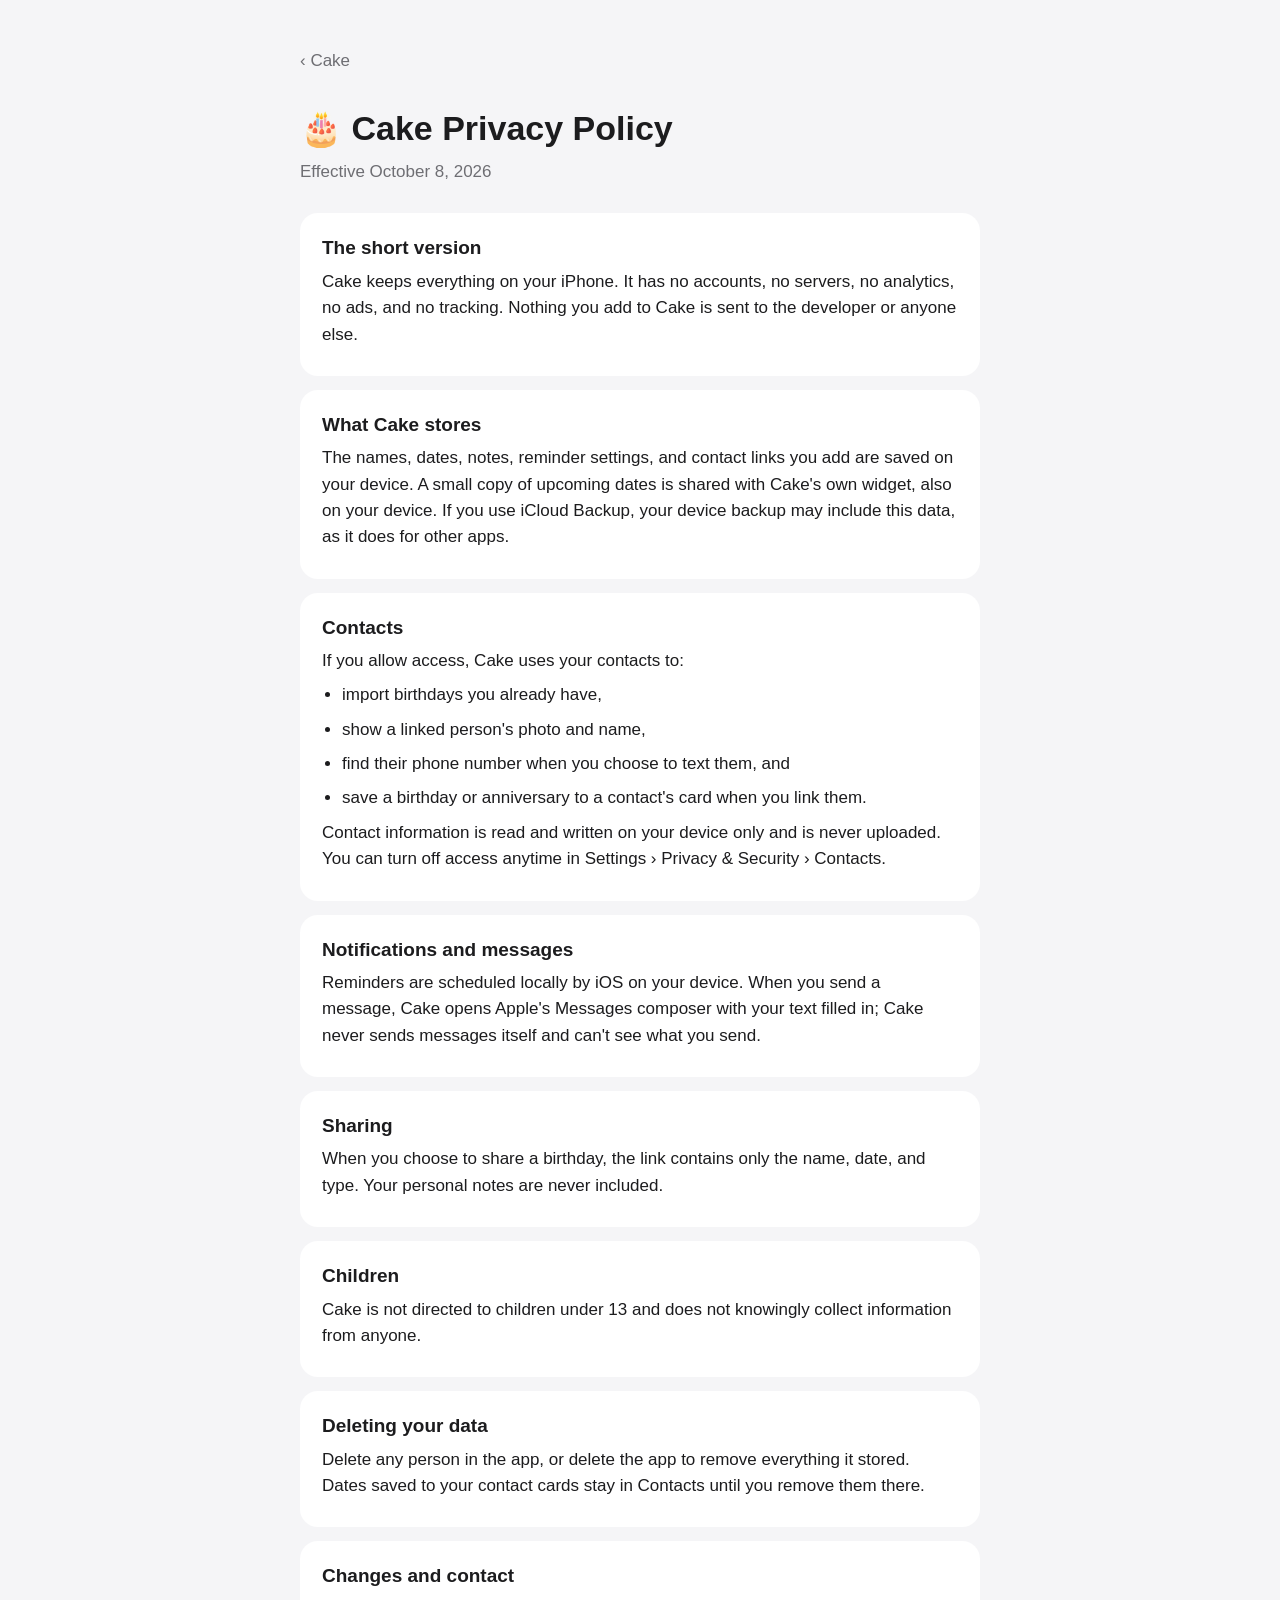
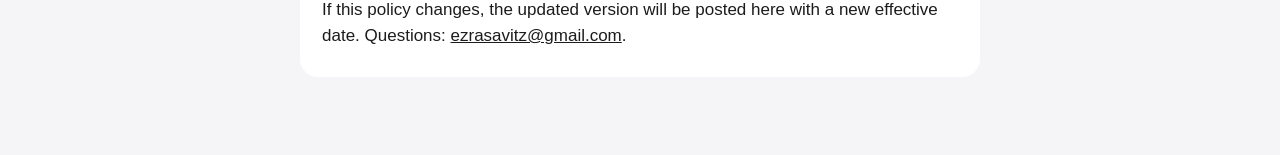
==== privacy/index.html @ cbb01c7b "Cake website: landing, privacy policy, and support pages Co-Authored-By: Claude Opus 5.5 <noreply@an" ====
<!doctype html>
<html lang="en">
<head>
<meta charset="utf-8">
<meta name="viewport" content="width=device-width, initial-scale=1">
<title>Cake · Privacy Policy</title>
<link rel="stylesheet" href="../style.css">
</head>
<body>
<main>
  <nav><a href="../">‹ Cake</a></nav>
  <h1>🎂 Cake Privacy Policy</h1>
  <p class="date">Effective October 8, 2026</p>

  <section>
    <h2>The short version</h2>
    <p>Cake keeps everything on your iPhone. It has no accounts, no servers, no analytics, no ads, and no tracking. Nothing you add to Cake is sent to the developer or anyone else.</p>
  </section>

  <section>
    <h2>What Cake stores</h2>
    <p>The names, dates, notes, reminder settings, and contact links you add are saved on your device. A small copy of upcoming dates is shared with Cake's own widget, also on your device. If you use iCloud Backup, your device backup may include this data, as it does for other apps.</p>
  </section>

  <section>
    <h2>Contacts</h2>
    <p>If you allow access, Cake uses your contacts to:</p>
    <ul>
      <li>import birthdays you already have,</li>
      <li>show a linked person's photo and name,</li>
      <li>find their phone number when you choose to text them, and</li>
      <li>save a birthday or anniversary to a contact's card when you link them.</li>
    </ul>
    <p>Contact information is read and written on your device only and is never uploaded. You can turn off access anytime in Settings › Privacy &amp; Security › Contacts.</p>
  </section>

  <section>
    <h2>Notifications and messages</h2>
    <p>Reminders are scheduled locally by iOS on your device. When you send a message, Cake opens Apple's Messages composer with your text filled in; Cake never sends messages itself and can't see what you send.</p>
  </section>

  <section>
    <h2>Sharing</h2>
    <p>When you choose to share a birthday, the link contains only the name, date, and type. Your personal notes are never included.</p>
  </section>

  <section>
    <h2>Children</h2>
    <p>Cake is not directed to children under 13 and does not knowingly collect information from anyone.</p>
  </section>

  <section>
    <h2>Deleting your data</h2>
    <p>Delete any person in the app, or delete the app to remove everything it stored. Dates saved to your contact cards stay in Contacts until you remove them there.</p>
  </section>

  <section>
    <h2>Changes and contact</h2>
    <p>If this policy changes, the updated version will be posted here with a new effective date. Questions: <a href="mailto:ezrasavitz@gmail.com">ezrasavitz@gmail.com</a>.</p>
  </section>
</main>
</body>
</html>
---- style.css ----
:root { color-scheme: light dark; --text: #1c1c1e; --muted: #6e6e73; --bg: #f5f5f7; --card: #fff; }
@media (prefers-color-scheme: dark) { :root { --text: #f5f5f7; --muted: #a1a1a6; --bg: #000; --card: #1c1c1e; } }
body { margin: 0; background: var(--bg); color: var(--text);
       font: 17px/1.55 -apple-system, BlinkMacSystemFont, "SF Pro Text", "Helvetica Neue", sans-serif; }
main { max-width: 680px; margin: 0 auto; padding: 48px 20px 64px; }
h1 { font-size: 34px; margin: 0 0 4px; }
.date { color: var(--muted); margin: 0 0 28px; }
section { background: var(--card); border-radius: 18px; padding: 20px 22px; margin: 0 0 14px; }
h2 { font-size: 19px; margin: 0 0 6px; }
p, li { margin: 0 0 8px; }
ul { padding-left: 20px; margin: 0; }
a { color: inherit; }
nav { margin: 0 0 28px; }
nav a { color: var(--muted); text-decoration: none; font-weight: 500; }
.links { display: flex; gap: 12px; flex-wrap: wrap; margin-top: 8px; }
.button { display: inline-block; padding: 12px 20px; border-radius: 999px; background: var(--text);
          color: var(--bg); text-decoration: none; font-weight: 600; }
.button.secondary { background: var(--card); color: var(--text); }
.hero { text-align: center; padding: 72px 0 40px; }
.hero .cake { font-size: 72px; line-height: 1; }
.hero h1 { font-size: 44px; margin: 16px 0 6px; }
.hero p { color: var(--muted); font-size: 20px; margin: 0 0 28px; }
.hero .links { justify-content: center; }
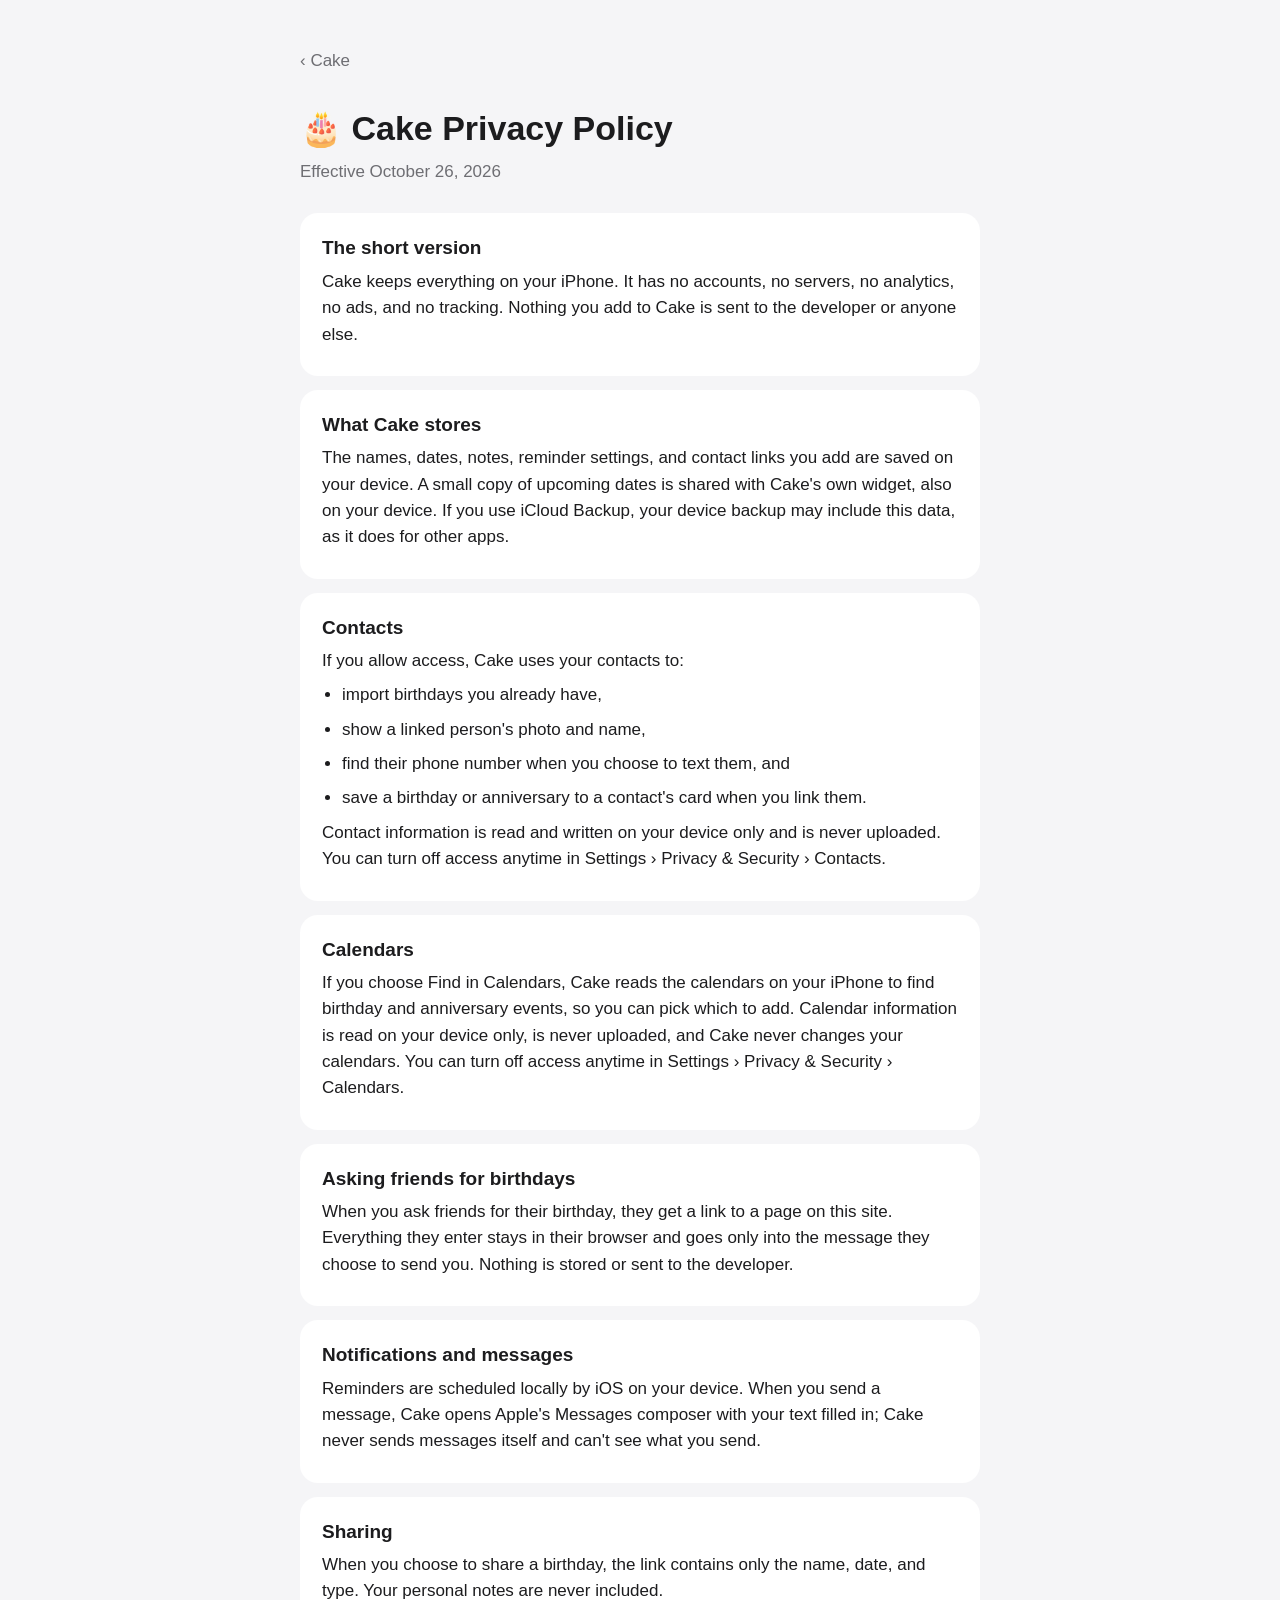
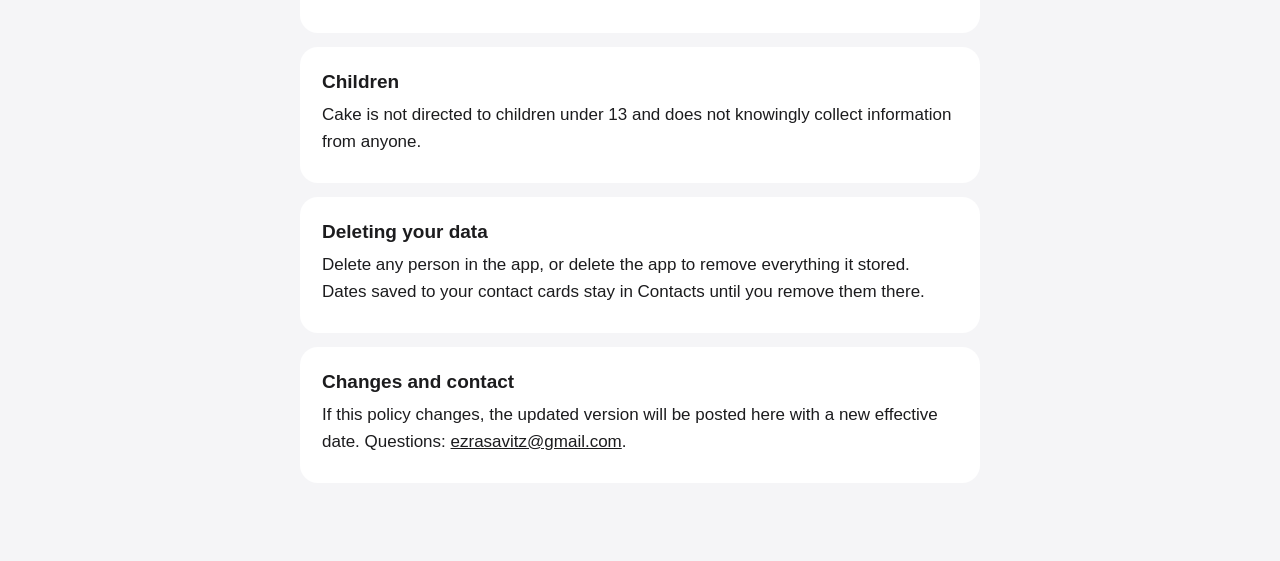
==== commit c93706ee: "Ask-for-birthday page; privacy and support cover calendars and asking friends Co-Authored-By: Claude" ====
--- a/privacy/index.html
+++ b/privacy/index.html
@@ -10,7 +10,7 @@
 <main>
   <nav><a href="../">‹ Cake</a></nav>
   <h1>🎂 Cake Privacy Policy</h1>
-  <p class="date">Effective October 8, 2026</p>
+  <p class="date">Effective October 26, 2026</p>
 
   <section>
     <h2>The short version</h2>
@@ -32,6 +32,16 @@
       <li>save a birthday or anniversary to a contact's card when you link them.</li>
     </ul>
     <p>Contact information is read and written on your device only and is never uploaded. You can turn off access anytime in Settings › Privacy &amp; Security › Contacts.</p>
+  </section>
+
+  <section>
+    <h2>Calendars</h2>
+    <p>If you choose Find in Calendars, Cake reads the calendars on your iPhone to find birthday and anniversary events, so you can pick which to add. Calendar information is read on your device only, is never uploaded, and Cake never changes your calendars. You can turn off access anytime in Settings › Privacy &amp; Security › Calendars.</p>
+  </section>
+
+  <section>
+    <h2>Asking friends for birthdays</h2>
+    <p>When you ask friends for their birthday, they get a link to a page on this site. Everything they enter stays in their browser and goes only into the message they choose to send you. Nothing is stored or sent to the developer.</p>
   </section>
 
   <section>
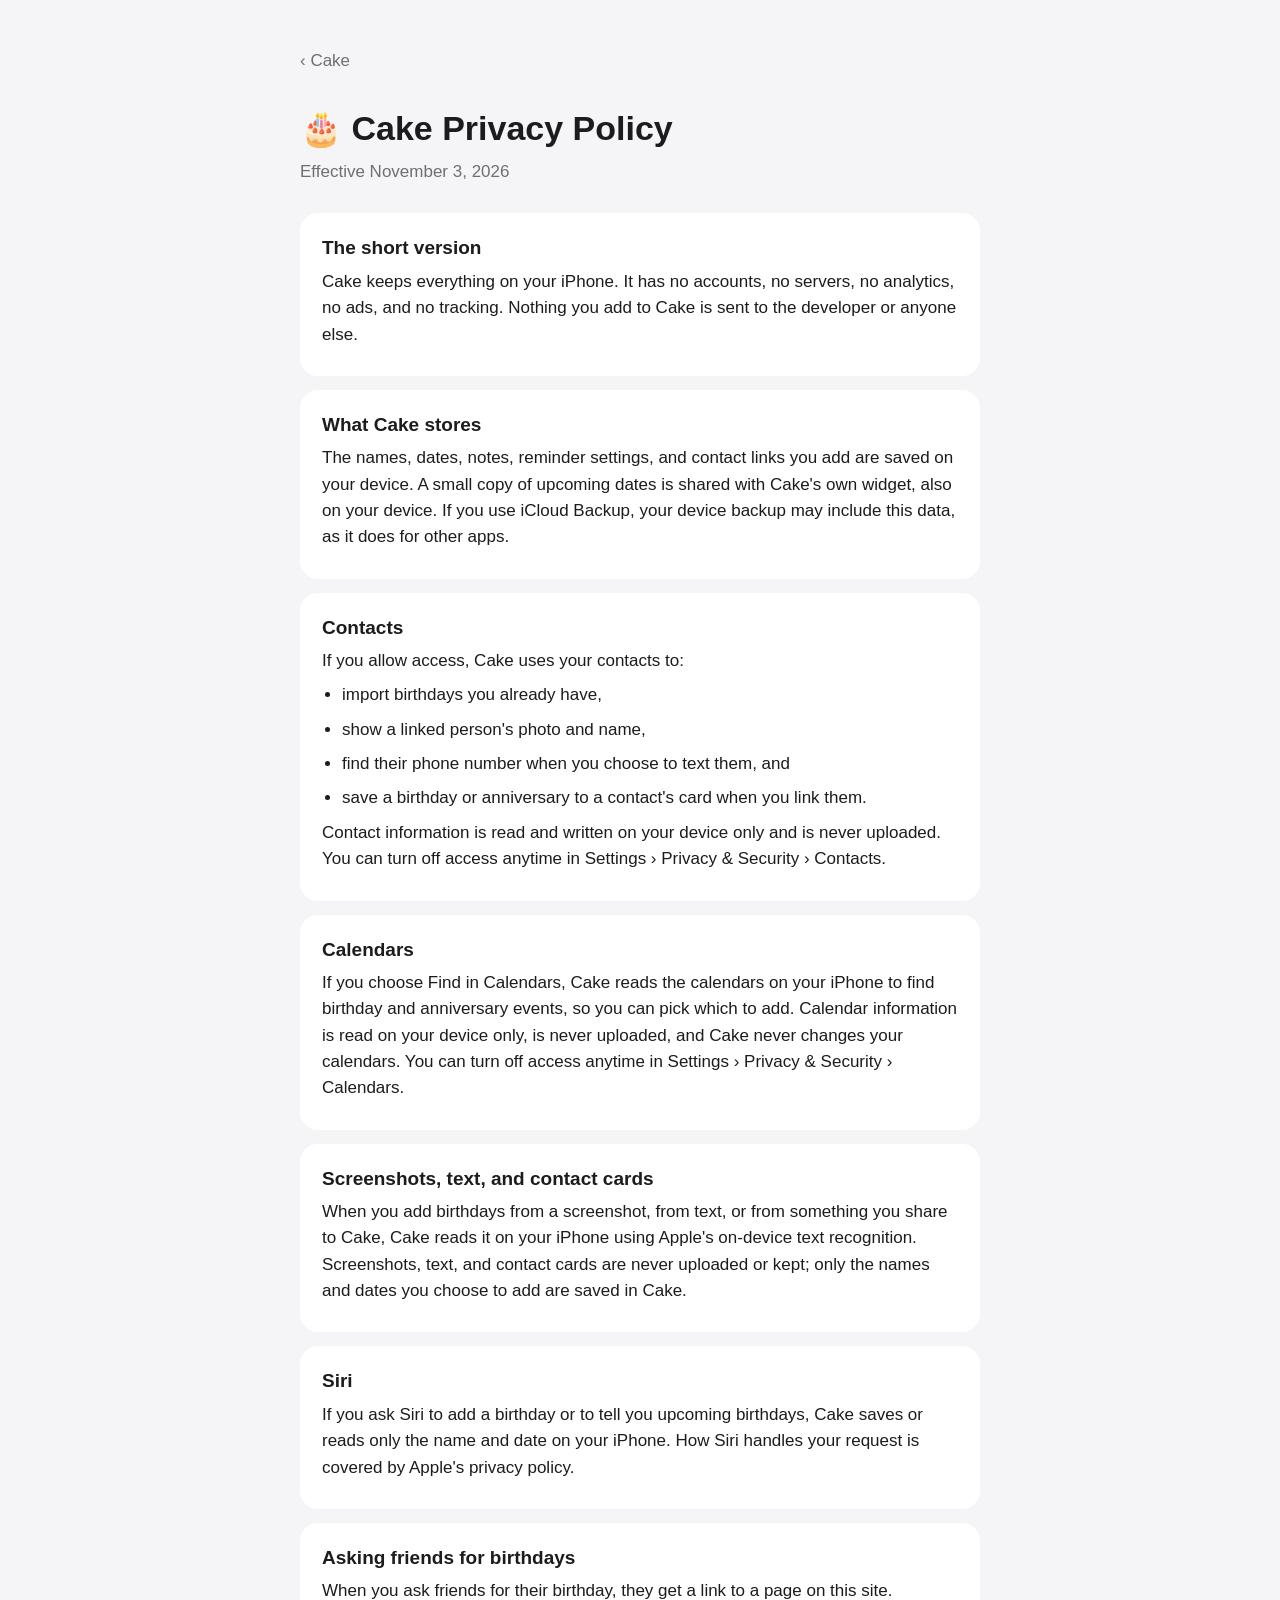
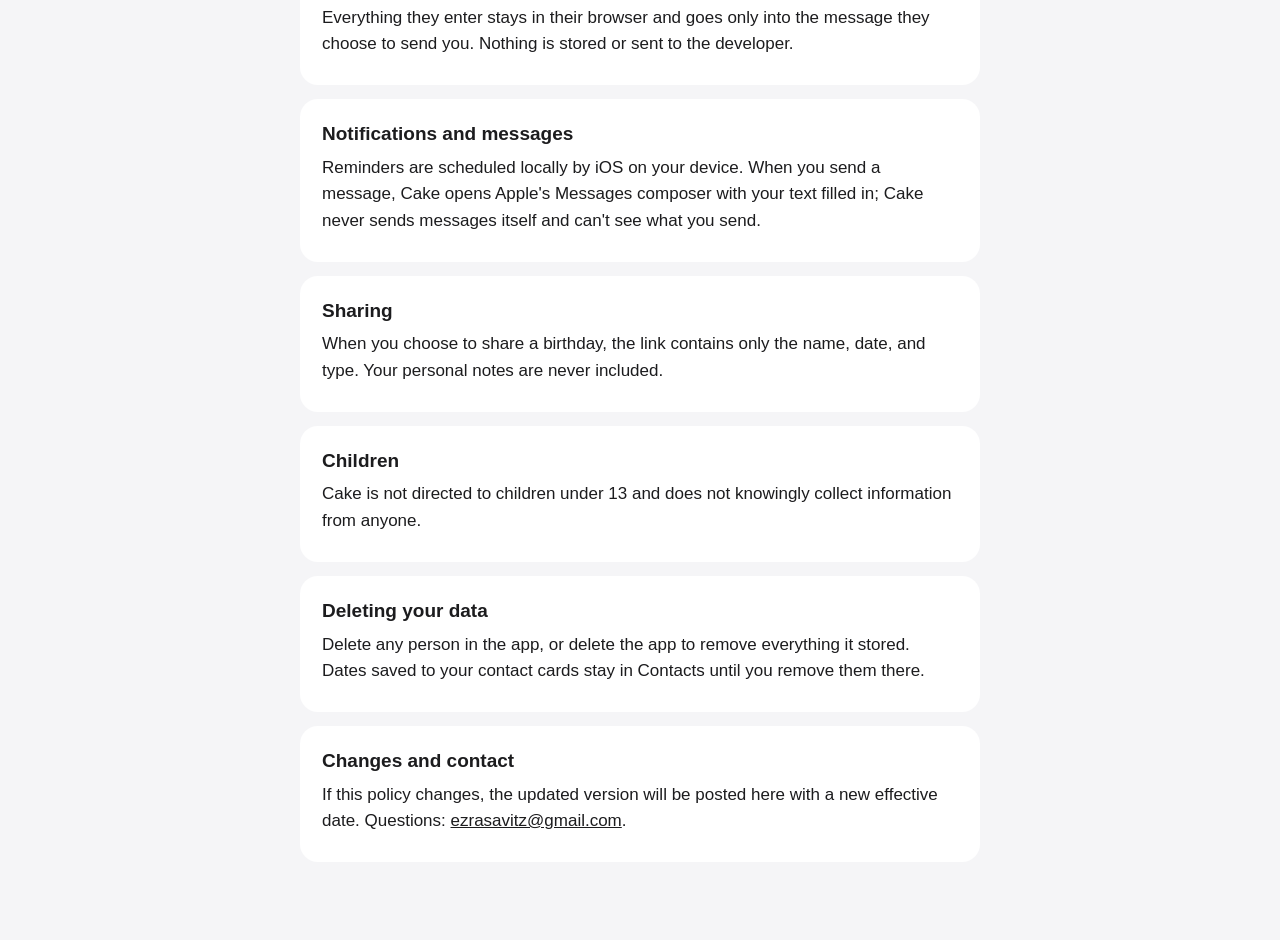
==== commit 660719c0: "Support and privacy: screenshots, text, Share to Cake, and Siri Co-Authored-By: Claude Opus 5.5 <nor" ====
--- a/privacy/index.html
+++ b/privacy/index.html
@@ -10,7 +10,7 @@
 <main>
   <nav><a href="../">‹ Cake</a></nav>
   <h1>🎂 Cake Privacy Policy</h1>
-  <p class="date">Effective October 26, 2026</p>
+  <p class="date">Effective November 3, 2026</p>
 
   <section>
     <h2>The short version</h2>
@@ -37,6 +37,16 @@
   <section>
     <h2>Calendars</h2>
     <p>If you choose Find in Calendars, Cake reads the calendars on your iPhone to find birthday and anniversary events, so you can pick which to add. Calendar information is read on your device only, is never uploaded, and Cake never changes your calendars. You can turn off access anytime in Settings › Privacy &amp; Security › Calendars.</p>
+  </section>
+
+  <section>
+    <h2>Screenshots, text, and contact cards</h2>
+    <p>When you add birthdays from a screenshot, from text, or from something you share to Cake, Cake reads it on your iPhone using Apple's on-device text recognition. Screenshots, text, and contact cards are never uploaded or kept; only the names and dates you choose to add are saved in Cake.</p>
+  </section>
+
+  <section>
+    <h2>Siri</h2>
+    <p>If you ask Siri to add a birthday or to tell you upcoming birthdays, Cake saves or reads only the name and date on your iPhone. How Siri handles your request is covered by Apple's privacy policy.</p>
   </section>
 
   <section>
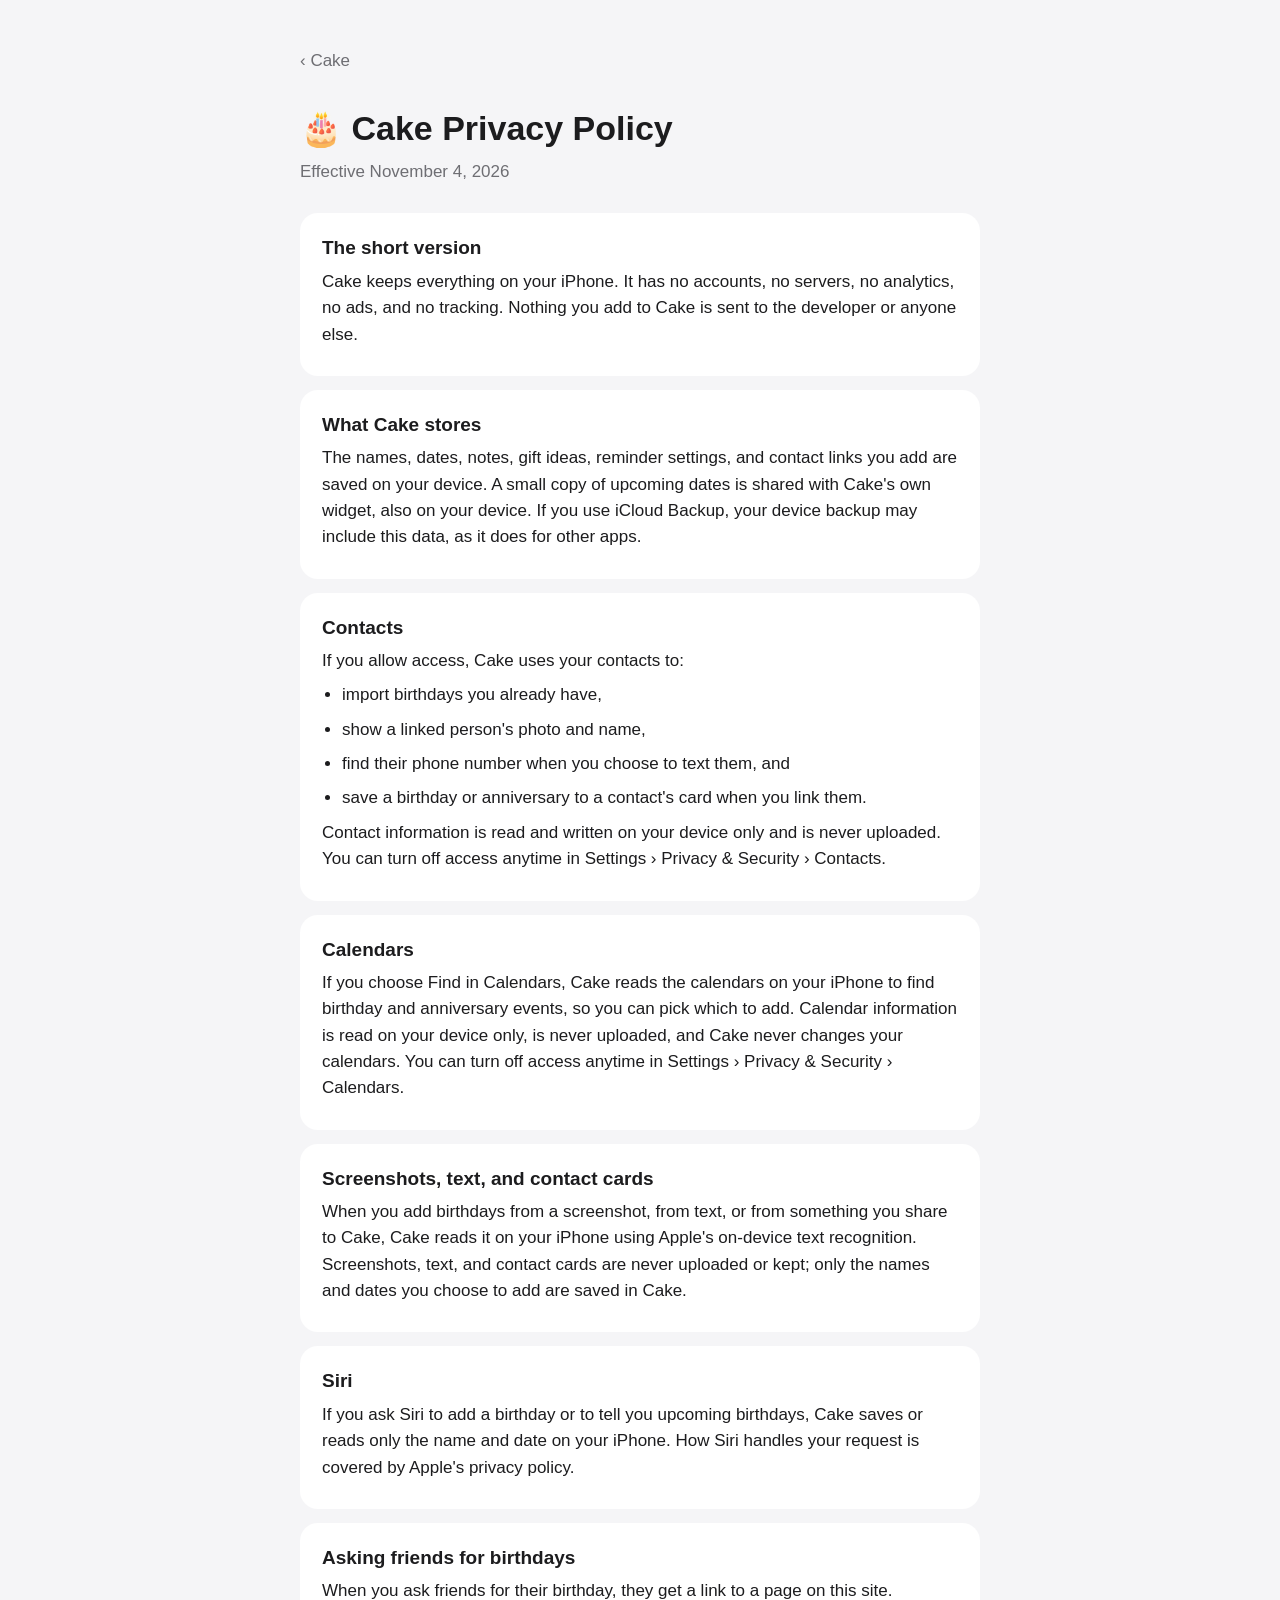
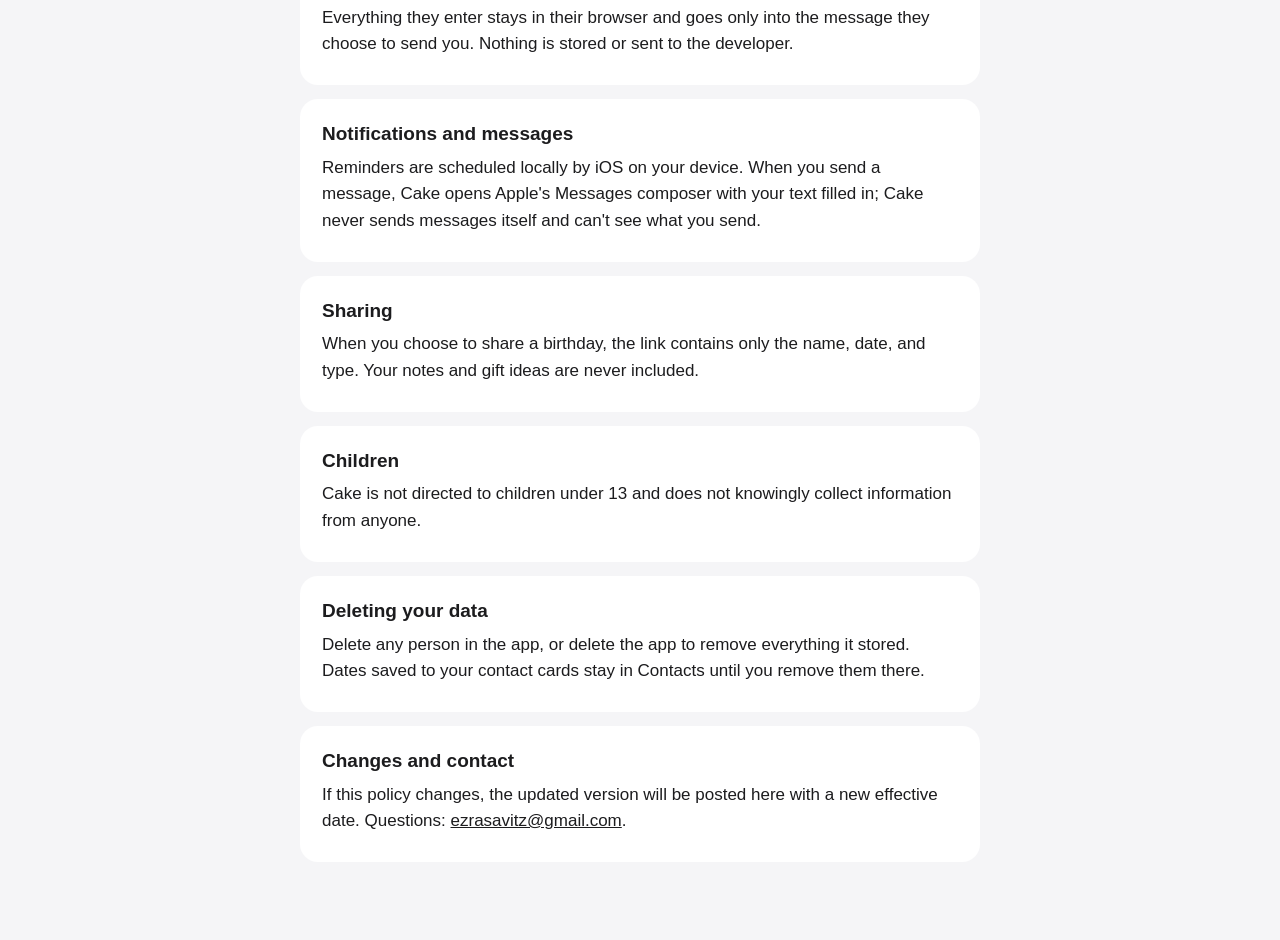
==== commit 93c1ce87: "Gift ideas on the support and privacy pages Co-Authored-By: Claude Opus 5.5 <noreply@anthropic.com>" ====
--- a/privacy/index.html
+++ b/privacy/index.html
@@ -10,7 +10,7 @@
 <main>
   <nav><a href="../">‹ Cake</a></nav>
   <h1>🎂 Cake Privacy Policy</h1>
-  <p class="date">Effective November 3, 2026</p>
+  <p class="date">Effective November 4, 2026</p>
 
   <section>
     <h2>The short version</h2>
@@ -19,7 +19,7 @@
 
   <section>
     <h2>What Cake stores</h2>
-    <p>The names, dates, notes, reminder settings, and contact links you add are saved on your device. A small copy of upcoming dates is shared with Cake's own widget, also on your device. If you use iCloud Backup, your device backup may include this data, as it does for other apps.</p>
+    <p>The names, dates, notes, gift ideas, reminder settings, and contact links you add are saved on your device. A small copy of upcoming dates is shared with Cake's own widget, also on your device. If you use iCloud Backup, your device backup may include this data, as it does for other apps.</p>
   </section>
 
   <section>
@@ -61,7 +61,7 @@
 
   <section>
     <h2>Sharing</h2>
-    <p>When you choose to share a birthday, the link contains only the name, date, and type. Your personal notes are never included.</p>
+    <p>When you choose to share a birthday, the link contains only the name, date, and type. Your notes and gift ideas are never included.</p>
   </section>
 
   <section>
